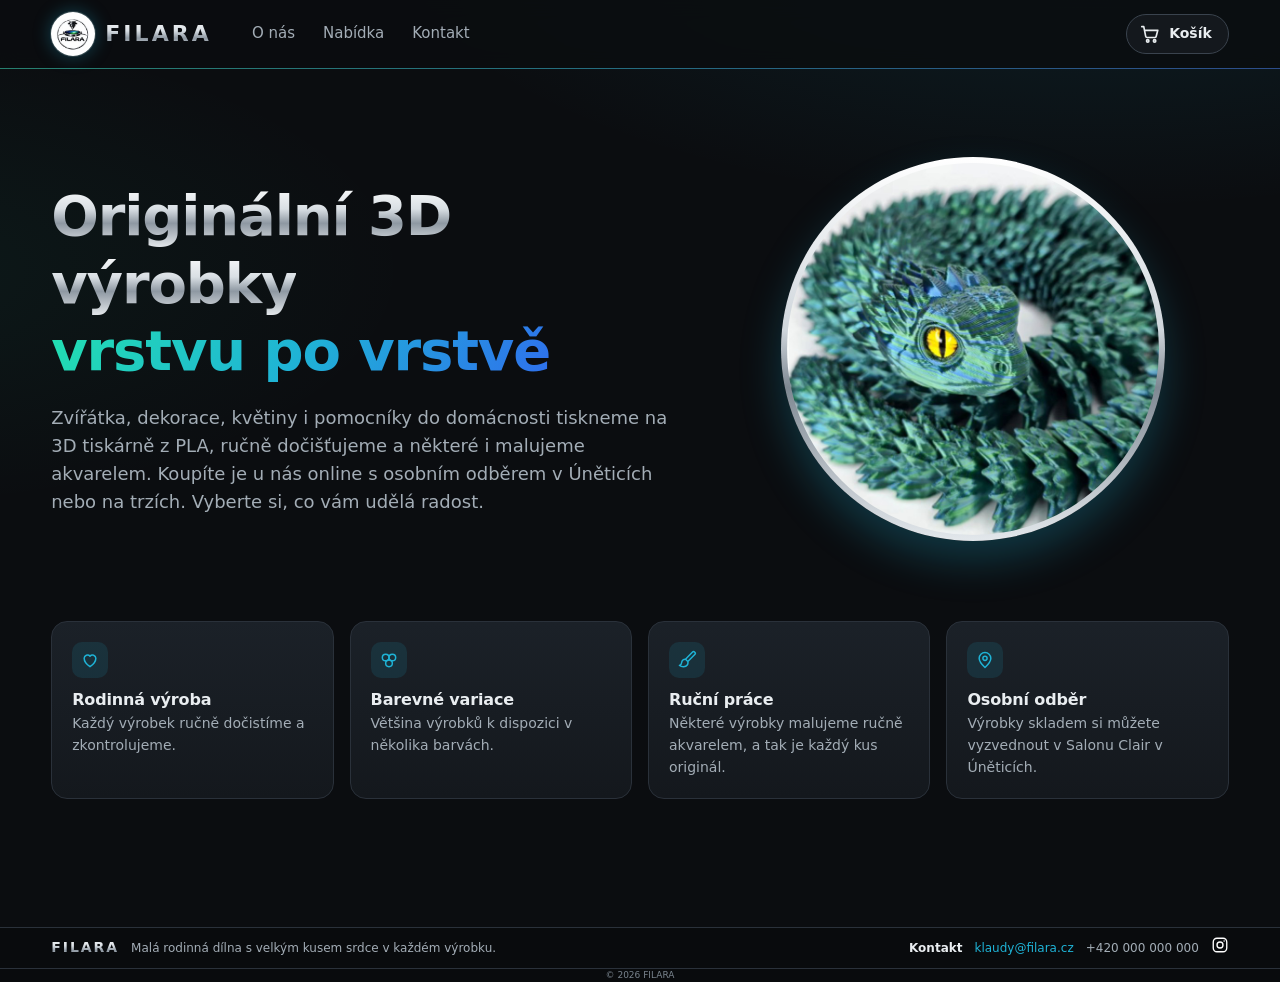
==== index.html @ 000b27a5 "Web přes celou šířku, 3D tisk v textech a pro vyhledávače - obsah vyplňuje celou šířku okna, přizpůs" ====
<!doctype html>
<html lang="cs">
  <head>
    <meta charset="utf-8" />
    <meta name="viewport" content="width=device-width, initial-scale=1" />
    <title>FILARA – 3D tisk Únětice | dekorace, zvířátka a dárky z 3D tiskárny</title>
    <meta name="description" content="3D tisk z Únětic u Prahy: ohebná 3D tištěná zvířátka, hračky, dekorace, květiny, vánoční ozdoby a klíčenky z PLA. Ručně dočištěné, některé malované akvarelem. Osobní odběr v Úněticích." />
    <meta name="keywords" content="3D tisk, 3D tiskárna, 3D tištěné výrobky, 3D tisk Praha, 3D tisk Únětice, 3D tištěná zvířátka, ohebný drak, dekorace, originální dárky, vánoční dekorace, klíčenky, PLA" />
    <meta property="og:type" content="website" />
    <meta property="og:title" content="FILARA – 3D tisk Únětice" />
    <meta property="og:description" content="Originální výrobky z 3D tiskárny: zvířátka, dekorace, květiny i dárky. Osobní odběr v Úněticích u Prahy." />
    <meta property="og:image" content="obrazky/uvod-1.jpg" />
    <meta property="og:locale" content="cs_CZ" />
    <script type="application/ld+json">
      {
        "@context": "https://schema.org",
        "@type": "Store",
        "name": "FILARA – 3D tisk",
        "description": "Rodinná dílna s výrobky z 3D tiskárny: zvířátka, hračky, dekorace, květiny a dárky z PLA.",
        "email": "klaudy@filara.cz",
        "address": {
          "@type": "PostalAddress",
          "streetAddress": "Rýznerova 177/10",
          "postalCode": "252 62",
          "addressLocality": "Únětice",
          "addressCountry": "CZ"
        },
        "sameAs": ["https://www.instagram.com/_filara_print/"]
      }
    </script>
    <link rel="icon" href="obrazky/logo.jpg" />
    <link rel="stylesheet" href="css/styly.css" />
  </head>
  <body>
    <header class="header">
      <div class="container header-inner">
        <a href="#" class="brand" aria-label="Na hlavní stránku">
          <img src="obrazky/logo.jpg" alt="" class="brand-logo" width="44" height="44" />
          <span class="brand-name" data-shop-name></span>
        </a>
        <nav class="nav" aria-label="Hlavní menu">
          <a href="#o-nas">O nás</a>
          <a href="#nabidka">Nabídka</a>
          <a href="#kontakt">Kontakt</a>
        </nav>
        <a href="#kosik" class="cart-link" aria-label="Košík">
          <svg viewBox="0 0 24 24" fill="none" stroke="currentColor" stroke-width="1.8" aria-hidden="true">
            <path d="M3 4h2.2l2.1 10.6a1.5 1.5 0 0 0 1.5 1.2h8.4a1.5 1.5 0 0 0 1.5-1.1L20.5 8H6.1" stroke-linecap="round" stroke-linejoin="round" />
            <circle cx="9.5" cy="19.5" r="1.3" />
            <circle cx="17" cy="19.5" r="1.3" />
          </svg>
          <span class="cart-label">Košík</span>
          <span class="cart-count" id="pocet-v-kosiku" hidden></span>
        </a>
      </div>
    </header>

    <main id="app"></main>

    <footer class="footer">
      <div class="container footer-inner">
        <div>
          <a href="#" class="brand brand-small">
            <span class="brand-name" data-shop-name></span>
          </a>
          <p>Malá rodinná dílna s velkým kusem srdce v každém výrobku.</p>
        </div>
        <div>
          <p class="footer-title">Kontakt</p>
          <p><a data-shop-email></a></p>
          <p data-shop-phone></p>
          <p data-shop-instagram hidden></p>
        </div>
      </div>
      <p class="footer-copy">© <span id="year"></span> <span data-shop-name></span></p>
    </footer>

    <div class="toast" id="toast" role="status" aria-live="polite" hidden></div>

    <noscript>
      <div class="container">
        <h1>FILARA – 3D tisk z Únětic u Prahy</h1>
        <p>Originální výrobky z 3D tiskárny: ohebná zvířátka, hračky, dekorace, květiny, vánoční ozdoby a klíčenky z PLA. Osobní odběr v Salonu Clair, Rýznerova 177/10, 252 62 Únětice.</p>
        <p>Pro zobrazení katalogu povolte v prohlížeči JavaScript.</p>
      </div>
    </noscript>
    <script src="data/produkty.js"></script>
    <script src="js/app.js"></script>
  </body>
</html>
---- css/styly.css ----
/* Vzhled FILARA: tmavý grafit, chromové stříbro a modrozelený přechod podle čočky v logu. */
:root {
  --bg: #0b0d10;
  --surface: #14181d;
  --surface-2: #1b2128;
  --line: #2a313a;
  --line-strong: #3a434e;
  --text: #e9edf0;
  --muted: #a3adb6;
  --subtle: #7a858f;
  --teal: #1fd1b4;
  --cyan: #1fb3d6;
  --blue: #2f7cf0;
  --accent-gradient: linear-gradient(120deg, #22e0b0 0%, #1fb3d6 50%, #2f6fed 100%);
  --chrome-gradient: linear-gradient(180deg, #ffffff 0%, #d9dfe4 40%, #8e98a2 62%, #e6eaed 100%);
  --radius: 16px;
}

* {
  box-sizing: border-box;
}

html {
  color-scheme: dark;
  /* Pojistka pro telefony: nic nesmí stránku posunout do strany. */
  overflow-x: hidden;
}

@supports (overflow: clip) {
  html,
  body {
    overflow-x: clip;
  }
}

/* Patička je vždy dole – i na krátké stránce (prázdná kategorie, prázdný košík). */
body {
  display: flex;
  flex-direction: column;
  min-height: 100vh;
  margin: 0;
  background:
    radial-gradient(1200px 500px at 85% -10%, rgba(31, 179, 214, 0.12), transparent 60%),
    radial-gradient(900px 400px at -10% 30%, rgba(34, 224, 176, 0.06), transparent 60%),
    var(--bg);
  background-attachment: fixed;
  color: var(--text);
  font-family: "Segoe UI", system-ui, -apple-system, Roboto, sans-serif;
  line-height: 1.55;
  -webkit-font-smoothing: antialiased;
}

a {
  color: inherit;
  text-decoration: none;
}

img,
svg {
  display: block;
}

h1,
h2,
h3 {
  margin: 0;
  line-height: 1.2;
  letter-spacing: -0.01em;
}

button,
input,
select,
textarea {
  font: inherit;
  color: inherit;
}

[hidden] {
  display: none !important;
}

:focus-visible {
  outline: 2px solid var(--cyan);
  outline-offset: 2px;
}

/* Obsah vyplňuje celou šířku okna; okraj se přizpůsobí velikosti obrazovky (16 px na mobilu, až 64 px). */
.container {
  width: 100%;
  margin: 0 auto;
  padding: 0 clamp(16px, 4vw, 64px);
}

.chrome-text {
  background: var(--chrome-gradient);
  -webkit-background-clip: text;
  background-clip: text;
  color: transparent;
}

.accent-text {
  background: var(--accent-gradient);
  -webkit-background-clip: text;
  background-clip: text;
  color: transparent;
}

/* ---------- Horní lišta ---------- */

.header {
  position: sticky;
  top: 0;
  z-index: 20;
  background: rgba(11, 13, 16, 0.85);
  backdrop-filter: blur(10px);
  border-bottom: 1px solid var(--line);
}

.header::after {
  content: "";
  position: absolute;
  left: 0;
  right: 0;
  bottom: -1px;
  height: 1px;
  background: var(--accent-gradient);
  opacity: 0.45;
}

.header-inner {
  display: flex;
  align-items: center;
  gap: 12px 28px;
  min-height: 68px;
}

.brand {
  display: flex;
  align-items: center;
  gap: 10px;
  flex-shrink: 0;
}

.brand-logo {
  width: 44px;
  height: 44px;
  border-radius: 50%;
  object-fit: cover;
  background: #fff;
  box-shadow: 0 0 0 1px rgba(255, 255, 255, 0.15), 0 0 18px rgba(31, 179, 214, 0.35);
}

.brand-name {
  font-size: 22px;
  font-weight: 800;
  letter-spacing: 0.14em;
  background: var(--chrome-gradient);
  -webkit-background-clip: text;
  background-clip: text;
  color: transparent;
}

.brand-small .brand-logo {
  width: 32px;
  height: 32px;
}

.brand-small .brand-name {
  font-size: 14px;
}

.nav {
  display: flex;
  gap: 4px;
  margin-right: auto;
  font-size: 15px;
  font-weight: 500;
}

.nav a {
  position: relative;
  padding: 8px 12px;
  border-radius: 999px;
  color: var(--muted);
  transition: color 0.15s, background-color 0.15s;
}

.nav a:hover {
  color: var(--text);
  background: var(--surface-2);
}

.nav a[aria-current="page"] {
  color: var(--text);
}

.nav a[aria-current="page"]::after {
  content: "";
  position: absolute;
  left: 12px;
  right: 12px;
  bottom: 2px;
  height: 2px;
  border-radius: 2px;
  background: var(--accent-gradient);
}

.cart-link {
  position: relative;
  display: inline-flex;
  align-items: center;
  gap: 8px;
  flex-shrink: 0;
  border: 1px solid var(--line-strong);
  border-radius: 999px;
  padding: 8px 16px 8px 12px;
  background: var(--surface);
  font-size: 14px;
  font-weight: 600;
  transition: border-color 0.15s, box-shadow 0.15s;
}

.cart-link:hover,
.cart-link[aria-current="page"] {
  border-color: var(--cyan);
  box-shadow: 0 0 16px rgba(31, 179, 214, 0.25);
}

.cart-link svg {
  width: 22px;
  height: 22px;
}

.cart-count {
  min-width: 22px;
  border-radius: 999px;
  padding: 1px 7px;
  background: var(--accent-gradient);
  color: #04201c;
  font-size: 12px;
  font-weight: 800;
  text-align: center;
}

.cart-count.bump {
  animation: bump 0.4s ease;
}

@keyframes bump {
  40% {
    transform: scale(1.35);
  }
}

/* Na úzkém displeji: logo + košík v prvním řádku, menu pod nimi. */
@media (max-width: 639px) {
  .header-inner {
    flex-wrap: wrap;
    padding-top: 10px;
    padding-bottom: 6px;
  }
  .brand {
    margin-right: auto;
  }
  .nav {
    order: 3;
    width: 100%;
    margin: 0 -12px;
  }
  .cart-label {
    display: none;
  }
  .cart-link {
    padding: 8px 12px;
  }
}

/* ---------- Patička ---------- */

#app {
  flex: 1 0 auto;
}

.footer {
  margin-top: 64px;
  border-top: 1px solid var(--line);
  background: #090b0d;
  font-size: 12px;
  color: var(--muted);
}

/* Úzká patička: název s textem a kontakty vedle sebe v jednom řádku */
.footer-inner {
  display: flex;
  flex-wrap: wrap;
  align-items: center;
  justify-content: space-between;
  gap: 4px 20px;
  padding-top: 8px;
  padding-bottom: 8px;
}

.footer-inner > div {
  display: flex;
  flex-wrap: wrap;
  align-items: center;
  gap: 2px 12px;
}

.footer p {
  margin: 0;
}

.footer-title {
  font-weight: 600;
  color: var(--text);
}

.footer a[data-shop-email] {
  color: var(--cyan);
}

/* Odkaz na Instagram – ikonka vždy bílá */
.instagram {
  display: inline-flex;
  align-items: center;
  gap: 6px;
}

.instagram svg {
  flex: none;
  width: 26px;
  height: 26px;
  color: #fff;
  transition: opacity 0.15s;
}

.instagram:hover svg {
  opacity: 0.75;
}

.footer .instagram svg {
  width: 18px;
  height: 18px;
}

.footer-copy {
  margin: 0;
  border-top: 1px solid var(--line);
  padding: 1px 16px;
  text-align: center;
  font-size: 9px;
  line-height: 1.2;
  color: var(--subtle);
}

/* ---------- Společné prvky ---------- */

.btn {
  display: inline-flex;
  align-items: center;
  justify-content: center;
  gap: 8px;
  border: 1px solid transparent;
  border-radius: 999px;
  padding: 11px 22px;
  font-size: 15px;
  font-weight: 600;
  cursor: pointer;
  transition: filter 0.15s, border-color 0.15s, box-shadow 0.15s, background-color 0.15s;
}

.btn-primary {
  background: var(--accent-gradient);
  color: #04201c;
  box-shadow: 0 6px 24px -8px rgba(31, 179, 214, 0.6);
}

.btn-primary:hover {
  filter: brightness(1.1);
}

.btn-secondary {
  border-color: var(--line-strong);
  background: var(--surface);
  color: var(--text);
}

.btn-secondary:hover {
  border-color: #6b7681;
}

.btn-block {
  width: 100%;
}

.card {
  background: linear-gradient(180deg, var(--surface-2), var(--surface));
  border: 1px solid var(--line);
  border-radius: var(--radius);
}

.section {
  padding-top: 48px;
}

.section-head {
  display: flex;
  align-items: flex-end;
  justify-content: space-between;
  gap: 16px;
  margin-bottom: 20px;
}

.section h2 {
  font-size: 26px;
}

.link {
  font-size: 14px;
  font-weight: 600;
  color: var(--cyan);
}

.link:hover {
  text-decoration: underline;
}

.field {
  display: block;
}

.field + .field {
  margin-top: 14px;
}

.field > span {
  display: block;
  margin-bottom: 6px;
  font-size: 14px;
  font-weight: 500;
  color: var(--muted);
}

/* Hvězdička u povinných údajů */
.povinne {
  color: var(--cyan);
  font-weight: 700;
}

.input {
  width: 100%;
  border: 1px solid var(--line-strong);
  border-radius: 10px;
  padding: 10px 12px;
  background: #0f1317;
  font-size: 15px;
  outline: none;
  transition: border-color 0.15s, box-shadow 0.15s;
}

.input:focus {
  border-color: var(--cyan);
  box-shadow: 0 0 0 3px rgba(31, 179, 214, 0.2);
}

.input[aria-invalid="true"] {
  border-color: #f87171;
}

textarea.input {
  min-height: 84px;
  resize: vertical;
}

.hint {
  margin: 6px 0 0;
  font-size: 13px;
  color: var(--subtle);
}

.qty {
  display: inline-flex;
  align-items: center;
  border: 1px solid var(--line-strong);
  border-radius: 999px;
  background: #0f1317;
}

.qty button {
  width: 40px;
  height: 40px;
  border: 0;
  border-radius: 999px;
  background: none;
  font-size: 18px;
  cursor: pointer;
}

.qty button:hover {
  color: var(--cyan);
}

.qty button:disabled {
  color: var(--subtle);
  opacity: 0.4;
  cursor: not-allowed;
}

.qty output {
  min-width: 28px;
  text-align: center;
  font-weight: 700;
}

.qty-small button {
  width: 32px;
  height: 32px;
  font-size: 16px;
}

.toast {
  position: fixed;
  left: 50%;
  bottom: 24px;
  z-index: 30;
  display: flex;
  align-items: center;
  gap: 14px;
  width: max-content;
  max-width: calc(100% - 32px);
  transform: translateX(-50%);
  border: 1px solid var(--line-strong);
  border-radius: 14px;
  padding: 12px 16px;
  background: #1b2128;
  box-shadow: 0 16px 40px rgba(0, 0, 0, 0.5);
  font-size: 14px;
  animation: toast-in 0.25s ease;
}

.toast a {
  font-weight: 700;
  color: var(--cyan);
  white-space: nowrap;
}

@keyframes toast-in {
  from {
    opacity: 0;
    transform: translate(-50%, 12px);
  }
}

/* ---------- Úvod ---------- */

.hero-inner {
  display: grid;
  grid-template-columns: minmax(0, 1fr);
  align-items: center;
  gap: 40px;
  padding-top: 56px;
  padding-bottom: 32px;
}

@media (min-width: 768px) {
  .hero-inner {
    grid-template-columns: 1.1fr 0.9fr;
    padding-top: 88px;
    padding-bottom: 48px;
  }
}

.badge {
  display: inline-block;
  margin-bottom: 16px;
  border: 1px solid rgba(31, 179, 214, 0.4);
  border-radius: 999px;
  background: rgba(31, 179, 214, 0.08);
  padding: 4px 12px;
  font-size: 12px;
  font-weight: 600;
  letter-spacing: 0.08em;
  text-transform: uppercase;
  color: var(--cyan);
}

.hero h1 {
  font-size: clamp(36px, 6vw, 56px);
  font-weight: 800;
  letter-spacing: -0.02em;
}

.hero p {
  max-width: 640px;
  margin: 20px 0 0;
  font-size: 18px;
  color: var(--muted);
}

.hero-actions {
  display: flex;
  flex-wrap: wrap;
  gap: 12px;
  margin-top: 32px;
}

/* Kruh s fotkami roste s oknem (na velkém monitoru až 520 px). */
.hero-art {
  width: 100%;
  max-width: 400px;
  margin: 0 auto;
}

@media (min-width: 768px) {
  .hero-art {
    max-width: clamp(320px, 30vw, 520px);
  }
}

.hero-art svg {
  width: 100%;
  height: auto;
  filter: drop-shadow(0 20px 40px rgba(31, 179, 214, 0.25));
}

/* Fotky v kruhu s chromovým okrajem jako v logu */
.hero-foto {
  position: relative;
  aspect-ratio: 1;
  border-radius: 50%;
  background: linear-gradient(#fff, #cfd6dc 45%, #7e8892 60%, #e3e8ec);
  box-shadow: 0 20px 40px rgba(31, 179, 214, 0.25);
}

.hero-foto img {
  position: absolute;
  inset: 6px;
  width: calc(100% - 12px);
  height: calc(100% - 12px);
  border-radius: 50%;
  background: #eef0f2;
  object-fit: cover;
  opacity: 0;
  transition: opacity 1.2s ease;
}

.hero-foto img.aktivni {
  opacity: 1;
}

@media (prefers-reduced-motion: reduce) {
  .hero-foto img {
    transition: none;
  }
}

.benefits {
  display: grid;
  gap: 16px;
  padding-top: 32px;
  padding-bottom: 64px;
}

@media (min-width: 640px) {
  .benefits {
    grid-template-columns: repeat(2, 1fr);
  }
}

@media (min-width: 1024px) {
  .benefits {
    grid-template-columns: repeat(4, 1fr);
  }
}

.benefit {
  padding: 20px;
}

.benefit-icon {
  display: grid;
  place-items: center;
  width: 36px;
  height: 36px;
  margin-bottom: 12px;
  border-radius: 10px;
  background: rgba(31, 179, 214, 0.12);
  color: var(--cyan);
}

.benefit-icon svg {
  width: 20px;
  height: 20px;
}

.benefit h3 {
  font-size: 16px;
}

.benefit p {
  margin: 4px 0 0;
  font-size: 14px;
  color: var(--muted);
}

/* Trhy na úvodní stránce – úzký pruh pod úvodem, nad kartami s přednostmi */
.markets-section {
  padding-top: 8px;
}

.market-banner {
  position: relative;
  overflow: hidden;
  display: flex;
  flex-wrap: wrap;
  align-items: center;
  gap: 12px 32px;
  padding: 16px 20px;
}

.market-banner::before {
  content: "";
  position: absolute;
  inset: 0 auto 0 0;
  width: 3px;
  background: var(--accent-gradient);
}

.market-banner-head {
  display: flex;
  align-items: center;
  gap: 12px;
}

.market-banner-head strong,
.market-list strong {
  display: block;
  color: var(--text);
}

.market-banner-head div span,
.market-list span {
  display: block;
  font-size: 14px;
  color: var(--muted);
}

.market-banner-icon {
  display: grid;
  flex: none;
  place-items: center;
  width: 40px;
  height: 40px;
  border-radius: 12px;
  background: rgba(31, 179, 214, 0.12);
  color: var(--cyan);
}

.market-banner-icon svg {
  width: 22px;
  height: 22px;
}

.market-list {
  display: grid;
  flex: 1 1 360px;
  gap: 10px;
  margin: 0;
  padding: 0;
  list-style: none;
}

.market-list li {
  display: flex;
  flex-wrap: wrap;
  align-items: center;
  justify-content: space-between;
  gap: 4px 16px;
}

.market-list .link {
  font-size: 14px;
  white-space: nowrap;
}

@media (min-width: 768px) {
  .market-list {
    border-left: 1px solid var(--line);
    padding-left: 32px;
  }
}

/* ---------- Nabídka ---------- */

.page {
  padding-top: 40px;
}

.page h1 {
  font-size: 32px;
}

/* Postranní panel s kategoriemi vlevo, výrobky vpravo. Na mobilu se panel změní v řádek nad výrobky. */
.shop-layout {
  display: grid;
  grid-template-columns: minmax(0, 1fr);
  gap: 24px;
}

@media (min-width: 768px) {
  .shop-layout {
    grid-template-columns: 220px minmax(0, 1fr);
    gap: 32px;
    align-items: start;
  }
}

.sidebar {
  border: 1px solid var(--line);
  border-radius: var(--radius);
  padding: 16px 10px;
  background: linear-gradient(180deg, var(--surface-2), var(--surface));
}

@media (min-width: 768px) {
  .sidebar {
    position: sticky;
    top: 96px;
  }
}

.sidebar-title {
  margin: 0 10px 10px;
  font-size: 12px;
  font-weight: 700;
  letter-spacing: 0.1em;
  text-transform: uppercase;
  color: var(--subtle);
}

.sidebar ul {
  display: grid;
  gap: 2px;
  margin: 0;
  padding: 0;
  list-style: none;
}

.sidebar a {
  position: relative;
  display: flex;
  align-items: center;
  justify-content: space-between;
  gap: 8px;
  border-radius: 10px;
  padding: 9px 12px;
  font-size: 15px;
  font-weight: 500;
  color: var(--muted);
  transition: background-color 0.15s, color 0.15s;
}

.sidebar a:hover {
  background: var(--surface-2);
  color: var(--text);
}

.sidebar a[aria-current="page"] {
  background: rgba(31, 179, 214, 0.1);
  color: var(--text);
  font-weight: 700;
}

.sidebar a[aria-current="page"]::before {
  content: "";
  position: absolute;
  left: 0;
  top: 8px;
  bottom: 8px;
  width: 3px;
  border-radius: 3px;
  background: var(--accent-gradient);
}

.sidebar small {
  min-width: 26px;
  border-radius: 999px;
  padding: 1px 8px;
  background: #0f1317;
  font-size: 12px;
  text-align: center;
  color: var(--subtle);
}

.sidebar a[aria-current="page"] small {
  background: var(--accent-gradient);
  color: #04201c;
  font-weight: 700;
}

@media (max-width: 767px) {
  .sidebar {
    border: 0;
    padding: 0;
    background: none;
  }
  .sidebar-title {
    display: none;
  }
  /* Kategorie se na telefonu zalamují do řádků – stránka se posouvá jen nahoru a dolů. */
  .sidebar ul {
    display: flex;
    flex-wrap: wrap;
    gap: 8px;
    padding: 2px 0 6px;
  }
  .sidebar a {
    border: 1px solid var(--line-strong);
    border-radius: 999px;
    padding: 6px 8px 6px 14px;
    background: var(--surface);
    font-size: 14px;
    white-space: nowrap;
  }
  .sidebar a[aria-current="page"] {
    border-color: var(--cyan);
  }
  .sidebar a[aria-current="page"]::before {
    display: none;
  }
}

.list-head {
  display: flex;
  flex-wrap: wrap;
  align-items: center;
  justify-content: space-between;
  gap: 12px 16px;
}

.list-head + #vypis .grid {
  margin-top: 20px;
}

.sort {
  display: flex;
  align-items: center;
  gap: 8px;
  font-size: 14px;
  color: var(--subtle);
}

.sort select {
  border: 1px solid var(--line-strong);
  border-radius: 8px;
  padding: 6px 8px;
  background: var(--surface);
}

.grid {
  display: grid;
  grid-template-columns: repeat(2, minmax(0, 1fr));
  gap: 14px;
  margin-top: 28px;
}

@media (min-width: 640px) {
  .grid {
    gap: 22px;
  }
}

/* Na širší obrazovce přibývají sloupce, aby karty nebyly obří. */
@media (min-width: 1024px) {
  .grid {
    grid-template-columns: repeat(auto-fill, minmax(220px, 1fr));
  }
}

.product-card {
  overflow: hidden;
  transition: transform 0.2s, border-color 0.2s, box-shadow 0.2s;
}

.product-card:hover {
  transform: translateY(-3px);
  border-color: rgba(31, 179, 214, 0.55);
  box-shadow: 0 14px 32px -14px rgba(31, 179, 214, 0.45);
}

.thumb {
  aspect-ratio: 1;
  overflow: hidden;
  background: #101418;
}

.thumb img,
.thumb svg {
  width: 100%;
  height: 100%;
  object-fit: cover;
}

.thumb {
  position: relative;
}

/* Štítek „Ručně malováno“ – na kartě v rohu fotky, v detailu nad názvem, v textu na řádku. */
.tag-painted {
  display: inline-flex;
  align-items: center;
  gap: 5px;
  border: 1px solid rgba(31, 209, 180, 0.55);
  border-radius: 999px;
  padding: 2px 10px 2px 8px;
  background: rgba(11, 13, 16, 0.78);
  font-size: 12px;
  font-weight: 600;
  line-height: 1.6;
  color: var(--teal);
  white-space: nowrap;
  vertical-align: middle;
}

.tag-painted svg {
  width: 13px;
  height: 13px;
}

.thumb .tag-painted {
  position: absolute;
  top: 10px;
  left: 10px;
  backdrop-filter: blur(4px);
}

.detail .tag-painted {
  margin-bottom: 12px;
}

.product-card-body {
  padding: 14px 16px 16px;
}

.product-card h3 {
  font-size: 15px;
  font-weight: 600;
}

.product-card-meta {
  display: flex;
  align-items: center;
  justify-content: space-between;
  gap: 8px;
  margin-top: 8px;
}

.price {
  font-weight: 700;
  color: var(--teal);
}

.sold-out {
  color: #f87171;
}

.dots {
  display: flex;
}

.dots span {
  width: 16px;
  height: 16px;
  margin-left: -4px;
  border: 2px solid var(--surface);
  border-radius: 50%;
  box-shadow: 0 0 0 1px #5f6a75;
}

.dots small {
  padding-left: 6px;
  font-size: 12px;
  color: var(--subtle);
}

.empty {
  margin: 64px 0;
  text-align: center;
  color: var(--subtle);
}

/* ---------- Detail výrobku ---------- */

.breadcrumb {
  margin-bottom: 24px;
  font-size: 14px;
  color: var(--subtle);
}

.breadcrumb a:hover {
  color: var(--text);
}

.detail {
  display: grid;
  gap: 40px;
}

@media (min-width: 768px) {
  .detail {
    grid-template-columns: 1fr 1fr;
  }
}

.gallery-main {
  aspect-ratio: 1;
  overflow: hidden;
}

.gallery-main img,
.gallery-main svg {
  width: 100%;
  height: 100%;
  object-fit: cover;
}

.gallery-thumbs {
  display: grid;
  grid-template-columns: repeat(5, 1fr);
  gap: 8px;
  margin-top: 12px;
}

.gallery-thumbs button {
  aspect-ratio: 1;
  overflow: hidden;
  border: 0;
  border-radius: 10px;
  padding: 0;
  box-shadow: 0 0 0 2px transparent;
  cursor: pointer;
}

.gallery-thumbs button[aria-current="true"] {
  box-shadow: 0 0 0 2px var(--cyan);
}

.gallery-thumbs img {
  width: 100%;
  height: 100%;
  object-fit: cover;
}

.detail h1 {
  font-size: 32px;
}

.detail .price {
  margin: 12px 0 0;
  font-size: 26px;
}

.detail-desc {
  margin: 20px 0 0;
  white-space: pre-line;
  color: var(--muted);
}

.specs {
  display: grid;
  grid-template-columns: repeat(2, 1fr);
  gap: 12px;
  margin: 24px 0 0;
  font-size: 14px;
}

.specs div {
  padding: 12px;
}

.specs dt {
  color: var(--subtle);
}

.specs dd {
  margin: 0;
  font-weight: 600;
}

.buy {
  margin-top: 28px;
  padding: 20px;
}

.swatches-label {
  margin: 0 0 10px;
  font-size: 14px;
  font-weight: 500;
  color: var(--muted);
}

.swatches-label strong {
  color: var(--text);
}

.swatches {
  display: flex;
  flex-wrap: wrap;
  gap: 12px;
  margin-bottom: 20px;
}

.swatch {
  width: 38px;
  height: 38px;
  border: 3px solid var(--surface-2);
  border-radius: 50%;
  box-shadow: 0 0 0 1px #5f6a75;
  cursor: pointer;
  transition: transform 0.15s, box-shadow 0.15s;
}

.swatch:hover {
  transform: scale(1.08);
}

.swatch[aria-pressed="true"] {
  transform: scale(1.1);
  box-shadow: 0 0 0 2px var(--cyan), 0 0 14px rgba(31, 179, 214, 0.55);
}

/* Vyprodaná barva – přeškrtnutá červenou čarou */
.swatch-vyprodano {
  position: relative;
  opacity: 0.6;
}

.swatch-vyprodano::after {
  content: "";
  position: absolute;
  top: 50%;
  left: -5px;
  right: -5px;
  height: 3px;
  border-radius: 2px;
  background: #f87171;
  box-shadow: 0 0 0 1px var(--surface-2);
  transform: translateY(-50%) rotate(-45deg);
}

.buy-row {
  display: flex;
  flex-wrap: wrap;
  align-items: center;
  gap: 12px;
}

.buy-row .btn {
  flex: 1;
  min-width: 180px;
}

.buy-row .btn:disabled {
  opacity: 0.4;
  box-shadow: none;
  transform: none;
  cursor: not-allowed;
}

/* ---------- Košík ---------- */

.cart-layout {
  display: grid;
  gap: 24px;
  margin-top: 28px;
}

@media (min-width: 960px) {
  .cart-layout {
    grid-template-columns: 1fr 380px;
    align-items: start;
  }
}

.cart-items {
  display: grid;
  gap: 12px;
  margin: 0;
  padding: 0;
  list-style: none;
}

.cart-item {
  display: flex;
  gap: 16px;
  padding: 14px;
}

.cart-item-thumb {
  flex-shrink: 0;
  width: 88px;
  height: 88px;
  overflow: hidden;
  border-radius: 12px;
}

.cart-item-thumb img,
.cart-item-thumb svg {
  width: 100%;
  height: 100%;
  object-fit: cover;
}

.cart-item-body {
  display: flex;
  flex: 1;
  flex-direction: column;
  gap: 4px;
  min-width: 0;
}

.cart-item-top {
  display: flex;
  justify-content: space-between;
  gap: 12px;
  font-weight: 600;
}

.cart-item-top a:hover {
  color: var(--cyan);
}

.cart-item-meta {
  display: flex;
  align-items: center;
  gap: 8px;
  font-size: 14px;
  color: var(--muted);
}

.cart-item-meta i {
  width: 14px;
  height: 14px;
  border-radius: 50%;
  box-shadow: 0 0 0 1px #5f6a75;
}

.cart-item-note {
  font-size: 14px;
  font-style: italic;
  color: var(--muted);
  overflow-wrap: anywhere;
}

.cart-item-actions {
  display: flex;
  align-items: center;
  justify-content: space-between;
  gap: 12px;
  margin-top: auto;
  padding-top: 6px;
}

.remove {
  border: 0;
  background: none;
  font-size: 14px;
  color: var(--subtle);
  cursor: pointer;
}

.remove:hover {
  color: #f87171;
}

.summary {
  padding: 22px;
}

@media (min-width: 960px) {
  .summary {
    position: sticky;
    top: 96px;
  }
}

.summary h2 {
  margin-bottom: 16px;
  font-size: 20px;
}

.radio-list {
  display: grid;
  gap: 8px;
  margin: 0 0 14px;
  border: 0;
  padding: 0;
}

.radio-list legend {
  margin-bottom: 8px;
  padding: 0;
  font-size: 14px;
  font-weight: 500;
  color: var(--muted);
}

.radio {
  display: flex;
  align-items: center;
  justify-content: space-between;
  gap: 10px;
  border: 1px solid var(--line-strong);
  border-radius: 12px;
  padding: 10px 12px;
  font-size: 14px;
  cursor: pointer;
}

.radio:has(input:checked) {
  border-color: var(--cyan);
  background: rgba(31, 179, 214, 0.08);
}

.radio span {
  display: flex;
  align-items: center;
  gap: 10px;
}

.radio input {
  accent-color: var(--cyan);
}

.totals {
  margin: 18px 0;
  border-top: 1px solid var(--line);
  padding-top: 14px;
  font-size: 14px;
}

.totals div {
  display: flex;
  justify-content: space-between;
  margin-bottom: 6px;
  color: var(--muted);
}

.totals .total {
  margin-top: 10px;
  font-size: 20px;
  font-weight: 800;
  color: var(--text);
}

.error-box {
  margin-bottom: 14px;
  border: 1px solid rgba(248, 113, 113, 0.4);
  border-radius: 10px;
  padding: 10px 12px;
  background: rgba(248, 113, 113, 0.08);
  font-size: 14px;
  color: #fca5a5;
}

.after-send {
  margin-top: 16px;
  border-top: 1px solid var(--line);
  padding-top: 14px;
  font-size: 13px;
  color: var(--subtle);
}

.after-send .actions {
  display: flex;
  flex-wrap: wrap;
  gap: 8px;
  margin-top: 10px;
}

.after-send .btn {
  padding: 7px 14px;
  font-size: 13px;
}

/* ---------- Textové stránky ---------- */

.prose h1 {
  margin-bottom: 24px;
}

.prose h2 {
  margin: 32px 0 12px;
  font-size: 20px;
}

.prose p,
.prose li {
  margin: 0 0 12px;
  color: var(--muted);
}

.contact-grid {
  display: grid;
  gap: 24px;
  margin-top: 24px;
  padding: 24px;
}

@media (min-width: 640px) {
  .contact-grid {
    grid-template-columns: repeat(auto-fit, minmax(240px, 1fr));
  }
}

.contact-grid small {
  display: block;
  font-size: 13px;
  color: var(--subtle);
}

.contact-grid strong {
  font-size: 17px;
}

.contact-grid a {
  color: var(--cyan);
}
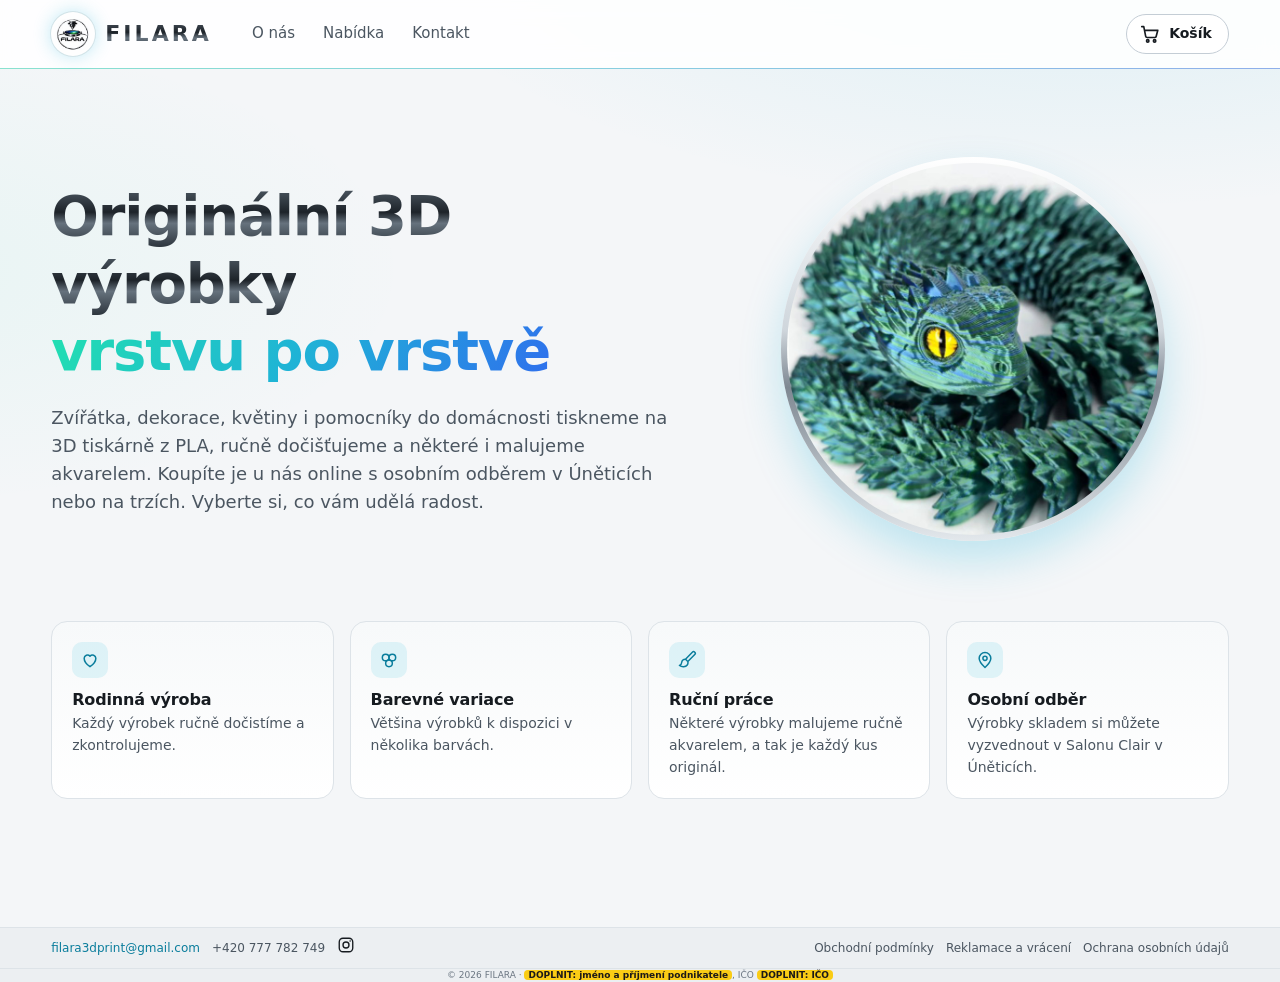
==== commit f6c6bf1e: "Světlý vzhled, obchodní podmínky, zapamatování údajů, úprava patičky a nabídky - Celý web je světlý " ====
--- a/index.html
+++ b/index.html
@@ -60,19 +60,13 @@
     <footer class="footer">
       <div class="container footer-inner">
         <div>
-          <a href="#" class="brand brand-small">
-            <span class="brand-name" data-shop-name></span>
-          </a>
-          <p>Malá rodinná dílna s velkým kusem srdce v každém výrobku.</p>
-        </div>
-        <div>
-          <p class="footer-title">Kontakt</p>
           <p><a data-shop-email></a></p>
           <p data-shop-phone></p>
           <p data-shop-instagram hidden></p>
         </div>
+        <div class="footer-links" id="info-odkazy"></div>
       </div>
-      <p class="footer-copy">© <span id="year"></span> <span data-shop-name></span></p>
+      <p class="footer-copy">© <span id="year"></span> <span data-shop-name></span><span id="provozovatel"></span></p>
     </footer>
 
     <div class="toast" id="toast" role="status" aria-live="polite" hidden></div>
@@ -85,6 +79,7 @@
       </div>
     </noscript>
     <script src="data/produkty.js"></script>
+    <script src="data/podminky.js"></script>
     <script src="js/app.js"></script>
   </body>
 </html>
--- a/css/styly.css
+++ b/css/styly.css
@@ -1,18 +1,18 @@
-/* Vzhled FILARA: tmavý grafit, chromové stříbro a modrozelený přechod podle čočky v logu. */
+﻿/* Vzhled FILARA: světlý podklad, grafitové chromové písmo a modrozelený přechod podle čočky v logu. */
 :root {
-  --bg: #0b0d10;
-  --surface: #14181d;
-  --surface-2: #1b2128;
-  --line: #2a313a;
-  --line-strong: #3a434e;
-  --text: #e9edf0;
-  --muted: #a3adb6;
-  --subtle: #7a858f;
-  --teal: #1fd1b4;
-  --cyan: #1fb3d6;
-  --blue: #2f7cf0;
+  --bg: #f4f6f8;
+  --surface: #ffffff;
+  --surface-2: #f7f9fa;
+  --line: #dde3e8;
+  --line-strong: #c4cdd5;
+  --text: #161b20;
+  --muted: #4b5661;
+  --subtle: #6b7682;
+  --teal: #0b8a76;
+  --cyan: #0a7d9c;
+  --blue: #2563eb;
   --accent-gradient: linear-gradient(120deg, #22e0b0 0%, #1fb3d6 50%, #2f6fed 100%);
-  --chrome-gradient: linear-gradient(180deg, #ffffff 0%, #d9dfe4 40%, #8e98a2 62%, #e6eaed 100%);
+  --chrome-gradient: linear-gradient(180deg, #56626d 0%, #1d2329 45%, #66727d 62%, #2b333b 100%);
   --radius: 16px;
 }
 
@@ -21,7 +21,7 @@
 }
 
 html {
-  color-scheme: dark;
+  color-scheme: light;
   /* Pojistka pro telefony: nic nesmí stránku posunout do strany. */
   overflow-x: hidden;
 }
@@ -112,7 +112,7 @@
   position: sticky;
   top: 0;
   z-index: 20;
-  background: rgba(11, 13, 16, 0.85);
+  background: rgba(255, 255, 255, 0.88);
   backdrop-filter: blur(10px);
   border-bottom: 1px solid var(--line);
 }
@@ -148,7 +148,7 @@
   border-radius: 50%;
   object-fit: cover;
   background: #fff;
-  box-shadow: 0 0 0 1px rgba(255, 255, 255, 0.15), 0 0 18px rgba(31, 179, 214, 0.35);
+  box-shadow: 0 0 0 1px rgba(0, 0, 0, 0.08), 0 0 18px rgba(31, 179, 214, 0.3);
 }
 
 .brand-name {
@@ -159,15 +159,6 @@
   -webkit-background-clip: text;
   background-clip: text;
   color: transparent;
-}
-
-.brand-small .brand-logo {
-  width: 32px;
-  height: 32px;
-}
-
-.brand-small .brand-name {
-  font-size: 14px;
 }
 
 .nav {
@@ -285,12 +276,12 @@
 .footer {
   margin-top: 64px;
   border-top: 1px solid var(--line);
-  background: #090b0d;
+  background: #eceff2;
   font-size: 12px;
   color: var(--muted);
 }
 
-/* Úzká patička: název s textem a kontakty vedle sebe v jednom řádku */
+/* Úzká patička: kontakty vlevo, odkazy na podmínky vpravo */
 .footer-inner {
   display: flex;
   flex-wrap: wrap;
@@ -312,11 +303,6 @@
   margin: 0;
 }
 
-.footer-title {
-  font-weight: 600;
-  color: var(--text);
-}
-
 .footer a[data-shop-email] {
   color: var(--cyan);
 }
@@ -332,7 +318,7 @@
   flex: none;
   width: 26px;
   height: 26px;
-  color: #fff;
+  color: var(--text);
   transition: opacity 0.15s;
 }
 
@@ -388,7 +374,7 @@
 }
 
 .btn-secondary:hover {
-  border-color: #6b7681;
+  border-color: #8a96a1;
 }
 
 .btn-block {
@@ -454,7 +440,7 @@
   border: 1px solid var(--line-strong);
   border-radius: 10px;
   padding: 10px 12px;
-  background: #0f1317;
+  background: var(--surface);
   font-size: 15px;
   outline: none;
   transition: border-color 0.15s, box-shadow 0.15s;
@@ -466,7 +452,7 @@
 }
 
 .input[aria-invalid="true"] {
-  border-color: #f87171;
+  border-color: #dc2626;
 }
 
 textarea.input {
@@ -485,7 +471,7 @@
   align-items: center;
   border: 1px solid var(--line-strong);
   border-radius: 999px;
-  background: #0f1317;
+  background: var(--surface);
 }
 
 .qty button {
@@ -534,8 +520,8 @@
   border: 1px solid var(--line-strong);
   border-radius: 14px;
   padding: 12px 16px;
-  background: #1b2128;
-  box-shadow: 0 16px 40px rgba(0, 0, 0, 0.5);
+  background: var(--surface);
+  box-shadow: 0 16px 40px rgba(15, 23, 42, 0.15);
   font-size: 14px;
   animation: toast-in 0.25s ease;
 }
@@ -888,7 +874,7 @@
   min-width: 26px;
   border-radius: 999px;
   padding: 1px 8px;
-  background: #0f1317;
+  background: var(--surface);
   font-size: 12px;
   text-align: center;
   color: var(--subtle);
@@ -993,7 +979,7 @@
 .thumb {
   aspect-ratio: 1;
   overflow: hidden;
-  background: #101418;
+  background: #eef2f4;
 }
 
 .thumb img,
@@ -1015,7 +1001,7 @@
   border: 1px solid rgba(31, 209, 180, 0.55);
   border-radius: 999px;
   padding: 2px 10px 2px 8px;
-  background: rgba(11, 13, 16, 0.78);
+  background: rgba(255, 255, 255, 0.9);
   font-size: 12px;
   font-weight: 600;
   line-height: 1.6;
@@ -1063,7 +1049,7 @@
 }
 
 .sold-out {
-  color: #f87171;
+  color: #dc2626;
 }
 
 .dots {
@@ -1162,10 +1148,39 @@
   font-size: 26px;
 }
 
+/* Popis výrobku pod nákupem: odstavce, mezititulky a odrážky (formát viz produkty.js). */
 .detail-desc {
-  margin: 20px 0 0;
-  white-space: pre-line;
+  margin-top: 28px;
   color: var(--muted);
+}
+
+.detail-desc p {
+  margin: 0 0 14px;
+}
+
+.detail-desc > p:first-child {
+  font-size: 18px;
+  font-weight: 600;
+  color: var(--text);
+}
+
+.detail-desc h3 {
+  margin: 22px 0 10px;
+  font-size: 16px;
+  color: var(--text);
+}
+
+.detail-desc ul {
+  margin: 0 0 14px;
+  padding-left: 20px;
+}
+
+.detail-desc li {
+  margin-bottom: 8px;
+}
+
+.detail-desc strong {
+  color: var(--text);
 }
 
 .specs {
@@ -1245,9 +1260,49 @@
   right: -5px;
   height: 3px;
   border-radius: 2px;
-  background: #f87171;
+  background: #dc2626;
   box-shadow: 0 0 0 1px var(--surface-2);
   transform: translateY(-50%) rotate(-45deg);
+}
+
+/* Výběr velikosti – tlačítka s názvem a cenou */
+.sizes {
+  display: flex;
+  flex-wrap: wrap;
+  gap: 10px;
+  margin-bottom: 20px;
+}
+
+.size {
+  display: flex;
+  flex-direction: column;
+  align-items: center;
+  gap: 2px;
+  min-width: 72px;
+  padding: 8px 14px;
+  border: 1px solid var(--line-strong);
+  border-radius: 12px;
+  background: var(--surface);
+  color: var(--text);
+  font: inherit;
+  font-weight: 600;
+  cursor: pointer;
+  transition: border-color 0.15s, box-shadow 0.15s;
+}
+
+.size small {
+  font-size: 13px;
+  font-weight: 500;
+  color: var(--muted);
+}
+
+.size:hover {
+  border-color: var(--cyan);
+}
+
+.size[aria-pressed="true"] {
+  border-color: var(--cyan);
+  box-shadow: 0 0 0 1px var(--cyan), 0 0 14px rgba(31, 179, 214, 0.35);
 }
 
 .buy-row {
@@ -1372,7 +1427,7 @@
 }
 
 .remove:hover {
-  color: #f87171;
+  color: #dc2626;
 }
 
 .summary {
@@ -1389,6 +1444,43 @@
 .summary h2 {
   margin-bottom: 16px;
   font-size: 20px;
+}
+
+/* Zapamatování údajů zákazníka v košíku */
+.checkbox {
+  display: flex;
+  align-items: flex-start;
+  gap: 10px;
+  margin: 0 0 16px;
+  font-size: 13px;
+  color: var(--muted);
+  cursor: pointer;
+}
+
+.checkbox input {
+  flex: none;
+  width: 16px;
+  height: 16px;
+  margin: 2px 0 0;
+  accent-color: var(--cyan);
+}
+
+.link-button {
+  border: 0;
+  padding: 0;
+  background: none;
+  font: inherit;
+  font-weight: 600;
+  color: var(--cyan);
+  cursor: pointer;
+}
+
+.link-button:hover {
+  text-decoration: underline;
+}
+
+.ulozene-udaje {
+  margin: -4px 0 12px;
 }
 
 .radio-list {
@@ -1457,12 +1549,12 @@
 
 .error-box {
   margin-bottom: 14px;
-  border: 1px solid rgba(248, 113, 113, 0.4);
+  border: 1px solid rgba(220, 38, 38, 0.4);
   border-radius: 10px;
   padding: 10px 12px;
-  background: rgba(248, 113, 113, 0.08);
+  background: rgba(220, 38, 38, 0.08);
   font-size: 14px;
-  color: #fca5a5;
+  color: #b91c1c;
 }
 
 .after-send {
@@ -1502,29 +1594,130 @@
   color: var(--muted);
 }
 
-.contact-grid {
+/* O nás: text vlevo, fotka vpravo. Fotka je vysoká přesně jako text (ořízne se). Na mobilu je fotka nad textem. */
+.o-nas {
   display: grid;
   gap: 24px;
-  margin-top: 24px;
+}
+
+.o-nas-foto {
+  position: relative;
+  aspect-ratio: 4 / 5;
+  overflow: hidden;
+  border-radius: var(--radius);
+}
+
+.o-nas-foto img {
+  position: absolute;
+  inset: 0;
+  width: 100%;
+  height: 100%;
+  object-fit: cover;
+  object-position: 50% 65%;
+}
+
+@media (min-width: 768px) {
+  .o-nas {
+    grid-template-columns: minmax(0, 2fr) minmax(0, 1fr);
+    gap: 40px;
+    align-items: stretch;
+  }
+
+  .o-nas-foto {
+    order: 2;
+    aspect-ratio: auto;
+  }
+
+  .o-nas-text p:last-child {
+    margin-bottom: 0;
+  }
+}
+
+/* Kontakt: v jedné kartě údaje vlevo a mapa vpravo, obojí svisle na střed. Na mobilu je mapa pod údaji. */
+.kontakt {
+  display: grid;
+  gap: 24px;
+  padding: 20px;
+}
+
+@media (min-width: 768px) {
+  .kontakt {
+    grid-template-columns: minmax(0, 2fr) minmax(0, 3fr);
+    align-items: center;
+    gap: 40px;
+    padding: 32px 32px 32px 40px;
+  }
+}
+
+.kontakt-udaje {
+  display: grid;
+  gap: 24px;
+  align-content: start;
+  font-size: 17px;
+  color: var(--muted);
+}
+
+.kontakt-udaje strong {
+  color: var(--text);
+}
+
+.kontakt-udaje a {
+  color: var(--cyan);
+}
+
+/* Mapa výdejního místa na stránce Kontakt (Google Maps, adresa se bere z OBCHOD.adresa). */
+.mapa {
+  overflow: hidden;
+  border: 1px solid var(--line);
+  border-radius: 12px;
+}
+
+.mapa iframe {
+  display: block;
+  width: 100%;
+  height: 300px;
+  border: 0;
+}
+
+
+/* ---------- Obchodní podmínky, reklamace, ochrana údajů ---------- */
+
+.info-text {
+  max-width: 820px;
+  margin-top: 0;
   padding: 24px;
-}
-
-@media (min-width: 640px) {
-  .contact-grid {
-    grid-template-columns: repeat(auto-fit, minmax(240px, 1fr));
-  }
-}
-
-.contact-grid small {
-  display: block;
-  font-size: 13px;
-  color: var(--subtle);
-}
-
-.contact-grid strong {
+  line-height: 1.6;
+}
+
+.info-text > p:first-child {
+  font-size: 16px;
+}
+
+.info-text h3 {
+  margin-top: 28px;
   font-size: 17px;
 }
 
-.contact-grid a {
-  color: var(--cyan);
-}
+/* Údaj, který majitelé ještě musí doplnit v produkty.js nebo podminky.js */
+mark.doplnit {
+  border-radius: 4px;
+  padding: 0 4px;
+  background: #facc15;
+  color: #1c1917;
+  font-weight: 600;
+}
+
+.footer-links a {
+  color: var(--muted);
+}
+
+.footer-links a:hover {
+  color: var(--text);
+  text-decoration: underline;
+}
+
+@media (max-width: 639px) {
+  .info-text {
+    padding: 16px;
+  }
+}
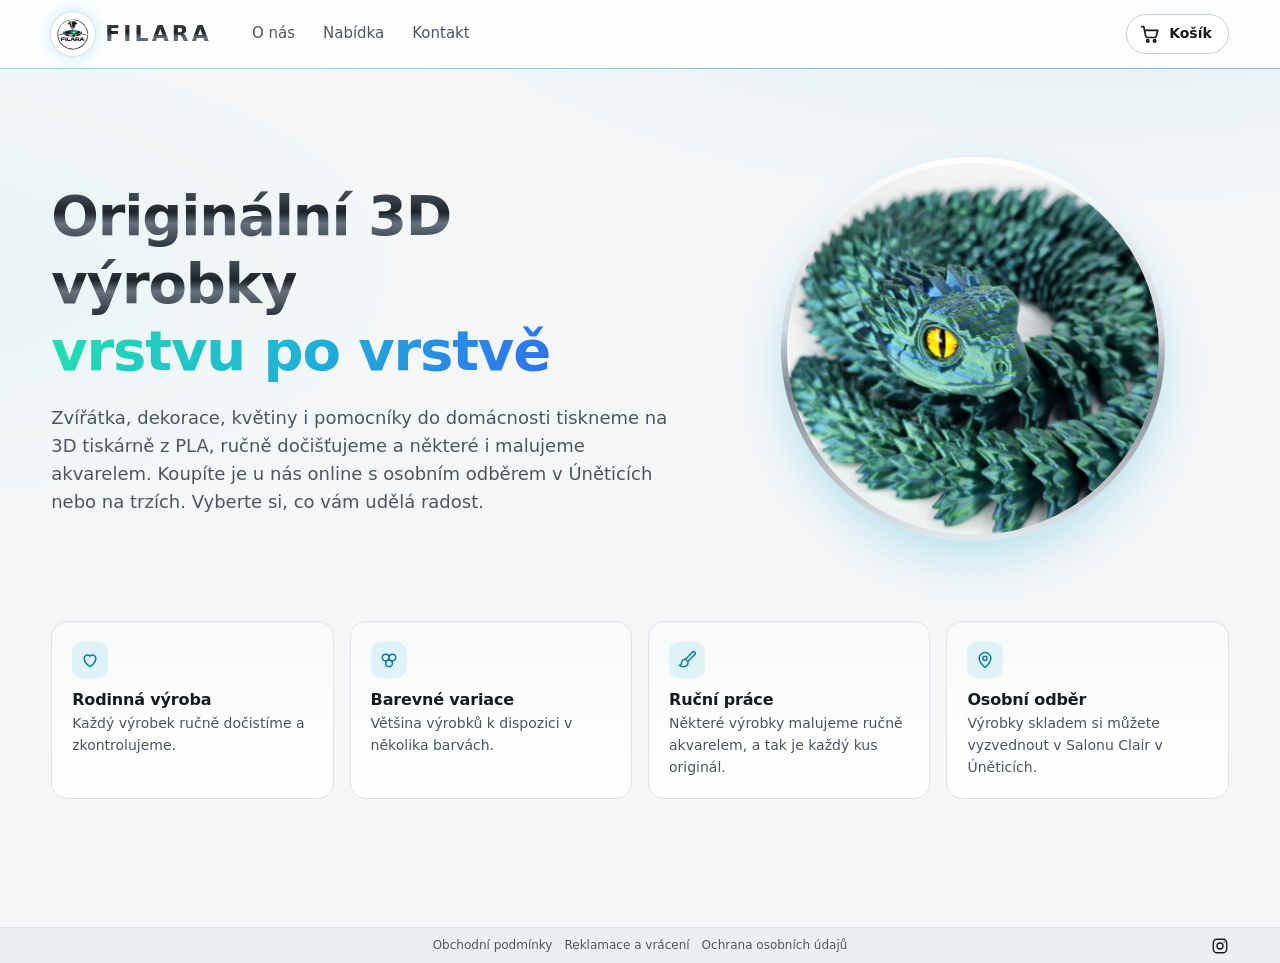
==== commit 5f93029e: "Patička: odkazy uprostřed, Instagram vpravo; nový e-mail, og:image, provozovatel a IČO Co-Authored-B" ====
--- a/index.html
+++ b/index.html
@@ -3,13 +3,14 @@
   <head>
     <meta charset="utf-8" />
     <meta name="viewport" content="width=device-width, initial-scale=1" />
+    <meta name="robots" content="noindex, nofollow" />
     <title>FILARA – 3D tisk Únětice | dekorace, zvířátka a dárky z 3D tiskárny</title>
     <meta name="description" content="3D tisk z Únětic u Prahy: ohebná 3D tištěná zvířátka, hračky, dekorace, květiny, vánoční ozdoby a klíčenky z PLA. Ručně dočištěné, některé malované akvarelem. Osobní odběr v Úněticích." />
     <meta name="keywords" content="3D tisk, 3D tiskárna, 3D tištěné výrobky, 3D tisk Praha, 3D tisk Únětice, 3D tištěná zvířátka, ohebný drak, dekorace, originální dárky, vánoční dekorace, klíčenky, PLA" />
     <meta property="og:type" content="website" />
     <meta property="og:title" content="FILARA – 3D tisk Únětice" />
     <meta property="og:description" content="Originální výrobky z 3D tiskárny: zvířátka, dekorace, květiny i dárky. Osobní odběr v Úněticích u Prahy." />
-    <meta property="og:image" content="obrazky/uvod-1.jpg" />
+    <meta property="og:image" content="https://filara3dtisk.cz/obrazky/uvod-1.jpg" />
     <meta property="og:locale" content="cs_CZ" />
     <script type="application/ld+json">
       {
@@ -17,7 +18,7 @@
         "@type": "Store",
         "name": "FILARA – 3D tisk",
         "description": "Rodinná dílna s výrobky z 3D tiskárny: zvířátka, hračky, dekorace, květiny a dárky z PLA.",
-        "email": "klaudy@filara.cz",
+        "email": "filara3dprint@gmail.com",
         "address": {
           "@type": "PostalAddress",
           "streetAddress": "Rýznerova 177/10",
@@ -59,14 +60,9 @@
 
     <footer class="footer">
       <div class="container footer-inner">
-        <div>
-          <p><a data-shop-email></a></p>
-          <p data-shop-phone></p>
-          <p data-shop-instagram hidden></p>
-        </div>
         <div class="footer-links" id="info-odkazy"></div>
+        <p class="footer-instagram" data-shop-instagram hidden></p>
       </div>
-      <p class="footer-copy">© <span id="year"></span> <span data-shop-name></span><span id="provozovatel"></span></p>
     </footer>
 
     <div class="toast" id="toast" role="status" aria-live="polite" hidden></div>
--- a/css/styly.css
+++ b/css/styly.css
@@ -281,30 +281,33 @@
   color: var(--muted);
 }
 
-/* Úzká patička: kontakty vlevo, odkazy na podmínky vpravo */
+/* Úzká patička: odkazy na podmínky uprostřed, Instagram vpravo */
 .footer-inner {
-  display: flex;
-  flex-wrap: wrap;
-  align-items: center;
-  justify-content: space-between;
-  gap: 4px 20px;
+  display: grid;
+  grid-template-columns: 1fr auto 1fr;
+  align-items: center;
+  gap: 12px;
   padding-top: 8px;
   padding-bottom: 8px;
 }
 
-.footer-inner > div {
+.footer-links {
+  grid-column: 2;
   display: flex;
   flex-wrap: wrap;
-  align-items: center;
+  justify-content: center;
   gap: 2px 12px;
+  text-align: center;
+}
+
+.footer-instagram {
+  grid-column: 3;
+  justify-self: end;
+  display: flex;
 }
 
 .footer p {
   margin: 0;
-}
-
-.footer a[data-shop-email] {
-  color: var(--cyan);
 }
 
 /* Odkaz na Instagram – ikonka vždy bílá */
@@ -329,16 +332,6 @@
 .footer .instagram svg {
   width: 18px;
   height: 18px;
-}
-
-.footer-copy {
-  margin: 0;
-  border-top: 1px solid var(--line);
-  padding: 1px 16px;
-  text-align: center;
-  font-size: 9px;
-  line-height: 1.2;
-  color: var(--subtle);
 }
 
 /* ---------- Společné prvky ---------- */
@@ -781,7 +774,7 @@
 /* ---------- Nabídka ---------- */
 
 .page {
-  padding-top: 40px;
+  padding-top: 20px;
 }
 
 .page h1 {
@@ -1080,7 +1073,7 @@
 /* ---------- Detail výrobku ---------- */
 
 .breadcrumb {
-  margin-bottom: 24px;
+  margin-bottom: 14px;
   font-size: 14px;
   color: var(--subtle);
 }
@@ -1100,43 +1093,102 @@
   }
 }
 
+/* Fotky výrobku: na mobilu přes celou šířku, na počítači o čtvrtinu užší než sloupec a na střed.
+   Přepínají se šipkami nebo posunutím prstem. */
+/* Pevná šířka: než se načte fotka nové barvy, galerie se nesmí smrsknout, jinak by stránka poskočila. */
+#galerie {
+  width: 100%;
+  margin: 0 auto;
+}
+
+@media (min-width: 768px) {
+  #galerie {
+    width: 75%;
+  }
+}
+
 .gallery-main {
+  position: relative;
   aspect-ratio: 1;
   overflow: hidden;
 }
 
-.gallery-main img,
-.gallery-main svg {
+.gallery-track {
+  display: flex;
+  height: 100%;
+  overflow-x: auto;
+  scroll-snap-type: x mandatory;
+  scrollbar-width: none;
+}
+
+.gallery-track::-webkit-scrollbar {
+  display: none;
+}
+
+.gallery-slide {
+  flex: 0 0 100%;
+  scroll-snap-align: start;
+}
+
+.gallery-slide img,
+.gallery-slide svg {
+  display: block;
   width: 100%;
   height: 100%;
   object-fit: cover;
 }
 
-.gallery-thumbs {
+.gallery-arrow {
+  position: absolute;
+  top: 50%;
   display: grid;
-  grid-template-columns: repeat(5, 1fr);
-  gap: 8px;
-  margin-top: 12px;
-}
-
-.gallery-thumbs button {
-  aspect-ratio: 1;
-  overflow: hidden;
+  place-items: center;
+  width: 38px;
+  height: 38px;
   border: 0;
-  border-radius: 10px;
-  padding: 0;
-  box-shadow: 0 0 0 2px transparent;
+  border-radius: 50%;
+  padding: 0 0 3px;
+  background: rgba(255, 255, 255, 0.85);
+  box-shadow: 0 2px 8px rgba(15, 23, 42, 0.15);
+  color: var(--text);
+  font-size: 26px;
+  line-height: 1;
+  transform: translateY(-50%);
   cursor: pointer;
 }
 
-.gallery-thumbs button[aria-current="true"] {
-  box-shadow: 0 0 0 2px var(--cyan);
-}
-
-.gallery-thumbs img {
-  width: 100%;
-  height: 100%;
-  object-fit: cover;
+.gallery-arrow:hover {
+  background: #fff;
+}
+
+.gallery-arrow.prev {
+  left: 10px;
+}
+
+.gallery-arrow.next {
+  right: 10px;
+}
+
+.gallery-dots {
+  position: absolute;
+  bottom: 12px;
+  left: 0;
+  right: 0;
+  display: flex;
+  justify-content: center;
+  gap: 6px;
+  pointer-events: none;
+}
+
+.gallery-dots i {
+  width: 7px;
+  height: 7px;
+  border-radius: 50%;
+  background: rgba(15, 23, 42, 0.25);
+}
+
+.gallery-dots i.aktivni {
+  background: var(--text);
 }
 
 .detail h1 {
@@ -1144,14 +1196,15 @@
 }
 
 .detail .price {
-  margin: 12px 0 0;
-  font-size: 26px;
-}
-
-/* Popis výrobku pod nákupem: odstavce, mezititulky a odrážky (formát viz produkty.js). */
+  margin: 0;
+  font-size: 24px;
+}
+
+/* Popis výrobku nad nákupem: odstavce, mezititulky a odrážky (formát viz produkty.js). */
 .detail-desc {
-  margin-top: 28px;
+  margin-top: 20px;
   color: var(--muted);
+  font-size: 13px;
 }
 
 .detail-desc p {
@@ -1159,14 +1212,14 @@
 }
 
 .detail-desc > p:first-child {
-  font-size: 18px;
+  font-size: 15px;
   font-weight: 600;
   color: var(--text);
 }
 
 .detail-desc h3 {
   margin: 22px 0 10px;
-  font-size: 16px;
+  font-size: 14px;
   color: var(--text);
 }
 
@@ -1265,6 +1318,42 @@
   transform: translateY(-50%) rotate(-45deg);
 }
 
+/* Výběr barev v sadě – jeden řádek pro každý kus */
+.sada-radek {
+  display: flex;
+  flex-wrap: wrap;
+  align-items: center;
+  gap: 6px 12px;
+  margin-bottom: 12px;
+}
+
+.sada-radek:last-child {
+  margin-bottom: 20px;
+}
+
+.sada-kus {
+  font-size: 14px;
+  font-weight: 600;
+}
+
+/* Kolečka mají vlastní řádek, aby se výška neměnila podle délky názvu barvy. */
+.sada-radek .swatches {
+  flex-basis: 100%;
+  order: 1;
+  gap: 8px;
+  margin-bottom: 0;
+}
+
+.sada-radek .swatch {
+  width: 30px;
+  height: 30px;
+}
+
+.sada-barva {
+  font-size: 14px;
+  font-weight: 500;
+}
+
 /* Výběr velikosti – tlačítka s názvem a cenou */
 .sizes {
   display: flex;
